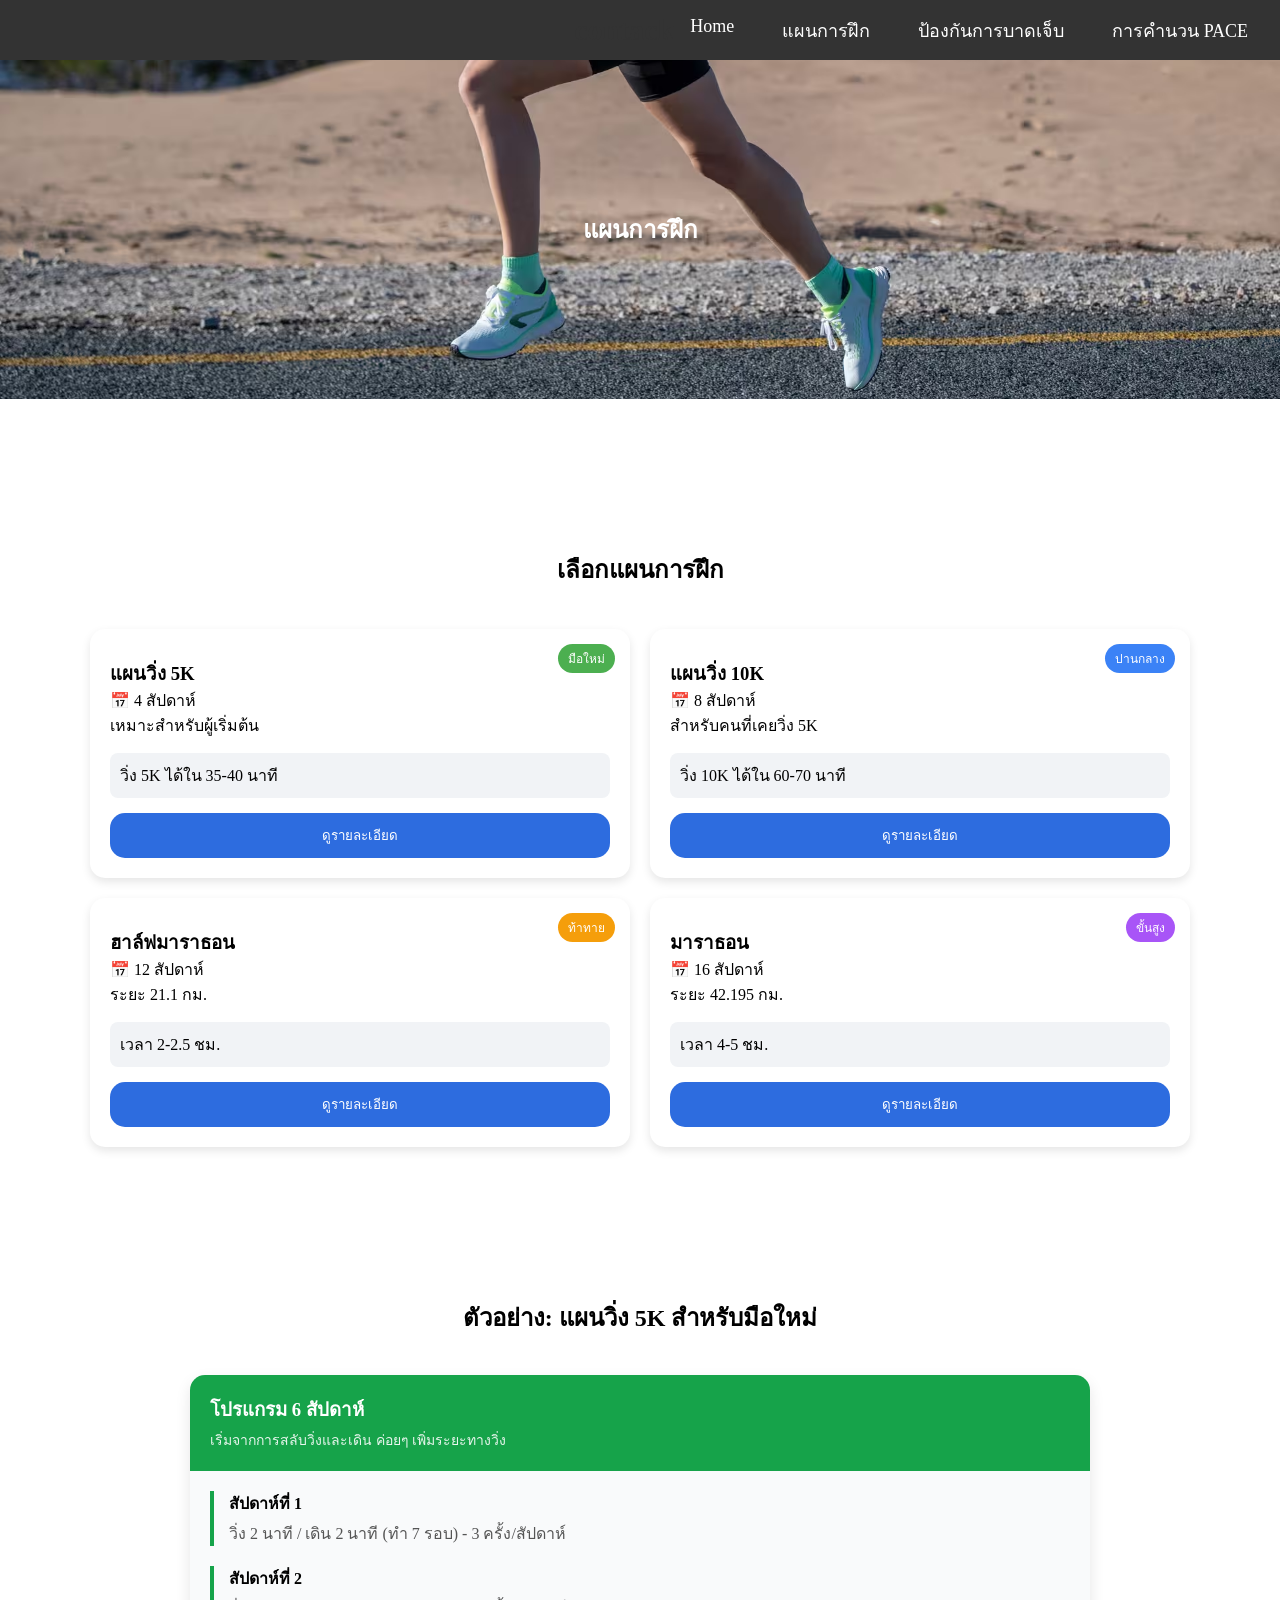
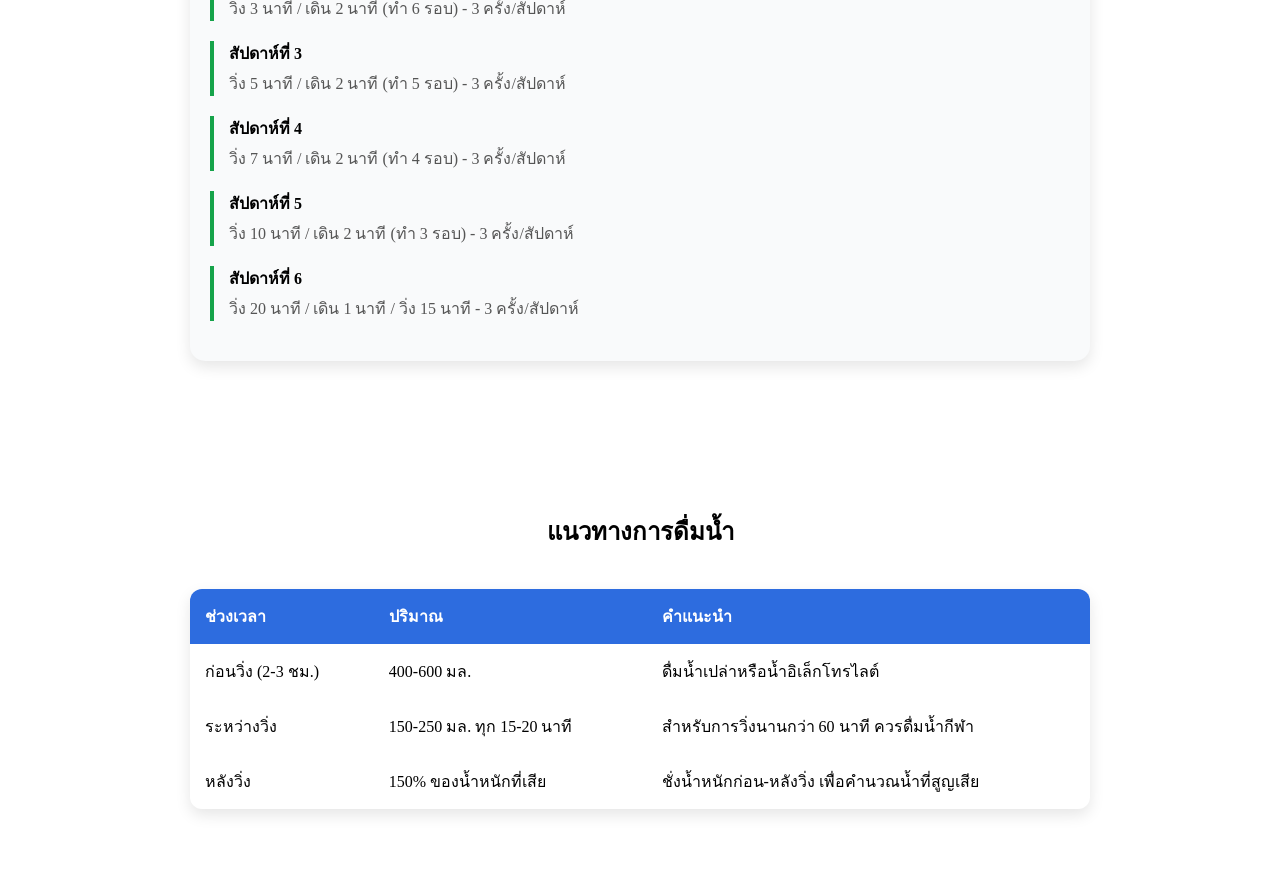
==== index2.html @ de13142f "my first commit" ====
<!DOCTYPE html>
<html lang="en">

<head>
    <meta charset="UTF-8">
    <meta name="viewport" content="width=device-width, initial-scale=1.0">
    <title>แผนการฝึก</title>

    <link rel="stylesheet" href="style2.css">
</head>

<body>
    <header>
        <div class="container">
            <div class="nav-wrapper">
                <div class="logo">
                    <h2>contack</h2>
                </div>
                <ul class="menu" id="myMenu">
                    <li><a href="index.html">Home</a></li>
                    <li><a href="index2.html">แผนการฝึก</a></li>
                    <li><a href="index3.html">ป้องกันการบาดเจ็บ</a></li>
                    <li><a href="pace.html">การคำนวน PACE</a></li>
                </ul>
                <div>
                    <div class="ham-menu" onclick="toggleHam(this)">
                        <div class="bar1"></div>
                        <div class="bar2"></div>
                        <div class="bar3"></div>
                    </div>
                </div>
            </div>
            </style>
    </header>

    <nav>
        <h1>แผนการฝึก</h1>
    </nav>

    <main>
        <h2 class="content0">เลือกแผนการฝึก</h2>

        <div class="container">

            <div class="card">
                <span class="badge green">มือใหม่</span>
                <h3>แผนวิ่ง 5K</h3>
                <p>📅 4 สัปดาห์</p>
                <p>เหมาะสำหรับผู้เริ่มต้น</p>
                <div class="goal">วิ่ง 5K ได้ใน 35-40 นาที</div>
                <button><a href="https://www.otc-run.com/plan/5k/beginner-5k/beginner-4-week-5k" target="_blank">ดูรายละเอียด</a></button>
            </div>

            <div class="card">
                <span class="badge blue">ปานกลาง</span>
                <h3>แผนวิ่ง 10K</h3>
                <p>📅 8 สัปดาห์</p>
                <p>สำหรับคนที่เคยวิ่ง 5K</p>
                <div class="goal">วิ่ง 10K ได้ใน 60-70 นาที</div>
                <button><a href="https://stadiumth.com/articles/1486" target="_blank">ดูรายละเอียด</a></button>
            </div>

            <div class="card">
                <span class="badge orange">ท้าทาย</span>
                <h3>ฮาล์ฟมาราธอน</h3>
                <p>📅 12 สัปดาห์</p> 
                <p>ระยะ 21.1 กม.</p>
                <div class="goal">เวลา 2-2.5 ชม.</div>
                <button><a href="https://www.facebook.com/RUNKeepGoing/posts/%EF%B8%8F%EF%B8%8F%E0%B8%95%E0%B8%B2%E0%B8%A3%E0%B8%B2%E0%B8%87%E0%B8%8B%E0%B9%89%E0%B8%AD%E0%B8%A1%E0%B8%A7%E0%B8%B4%E0%B9%88%E0%B8%87-211k-%E0%B8%AA%E0%B8%B3%E0%B8%AB%E0%B8%A3%E0%B8%B1%E0%B8%9A-half-marathon-%E0%B9%81%E0%B8%A3%E0%B8%81-%E0%B8%8B%E0%B9%89%E0%B8%AD%E0%B8%A1%E0%B9%80%E0%B8%9E%E0%B8%B5%E0%B8%A2%E0%B8%87-12-%E0%B8%AA%E0%B8%B1%E0%B8%9B%E0%B8%94%E0%B8%B2%E0%B8%AB%E0%B9%8C%EF%B8%8F%EF%B8%8F%E0%B8%84%E0%B8%B3%E0%B9%81%E0%B8%99%E0%B8%B0%E0%B8%99%E0%B8%B3%E0%B8%88%E0%B8%B2%E0%B8%81-h/1257056872646180/" target="_blank">ดูรายละเอียด</a></button>
            </div>

            <div class="card">
                <span class="badge purple">ขั้นสูง</span>
                <h3>มาราธอน</h3>
                <p>📅 16 สัปดาห์</p>
                <p>ระยะ 42.195 กม.</p>
                <div class="goal">เวลา 4-5 ชม.</div>
                <button><a href="https://www.facebook.com/RUNKeepGoing/posts/%EF%B8%8F%E0%B8%95%E0%B8%B2%E0%B8%A3%E0%B8%B2%E0%B8%87%E0%B8%8B%E0%B9%89%E0%B8%AD%E0%B8%A1%E0%B8%A7%E0%B8%B4%E0%B9%88%E0%B8%87%E0%B8%A1%E0%B8%B2%E0%B8%A3%E0%B8%B2%E0%B8%98%E0%B8%AD%E0%B8%99-42195k-%E0%B8%A0%E0%B8%B2%E0%B8%A2%E0%B9%83%E0%B8%99-16-%E0%B8%AA%E0%B8%B1%E0%B8%9B%E0%B8%94%E0%B8%B2%E0%B8%AB%E0%B9%8C%EF%B8%8F%E0%B8%AA%E0%B8%B3%E0%B8%AB%E0%B8%A3%E0%B8%B1%E0%B8%9A%E0%B8%99%E0%B8%B1%E0%B8%81%E0%B8%A7%E0%B8%B4%E0%B9%88%E0%B8%87%E0%B8%A1%E0%B8%B7%E0%B8%AD%E0%B9%83%E0%B8%AB%E0%B8%A1%E0%B9%88%EF%B8%8F%E0%B8%95%E0%B8%B2%E0%B8%A3%E0%B8%B2%E0%B8%87%E0%B8%8B%E0%B9%89%E0%B8%AD%E0%B8%A1%E0%B8%88%E0%B8%B2%E0%B8%81%E0%B8%9A/1298588955159638/" target="_blank">ดูรายละเอียด</a></button>
            </div>
        </div>

        <h2 class="content1">ตัวอย่าง: แผนวิ่ง 5K สำหรับมือใหม่</h2>

        <div class="container2">

            <div class="header">
                <h3>โปรแกรม 6 สัปดาห์</h3>
                <p>เริ่มจากการสลับวิ่งและเดิน ค่อยๆ เพิ่มระยะทางวิ่ง</p>
            </div>

            <div class="text">

                <div class="week">
                    <h4>สัปดาห์ที่ 1</h4>
                    <p>วิ่ง 2 นาที / เดิน 2 นาที (ทำ 7 รอบ) - 3 ครั้ง/สัปดาห์</p>
                </div>

                <div class="week">
                    <h4>สัปดาห์ที่ 2</h4>
                    <p>วิ่ง 3 นาที / เดิน 2 นาที (ทำ 6 รอบ) - 3 ครั้ง/สัปดาห์</p>
                </div>

                <div class="week">
                    <h4>สัปดาห์ที่ 3</h4>
                    <p>วิ่ง 5 นาที / เดิน 2 นาที (ทำ 5 รอบ) - 3 ครั้ง/สัปดาห์</p>
                </div>

                <div class="week">
                    <h4>สัปดาห์ที่ 4</h4>
                    <p>วิ่ง 7 นาที / เดิน 2 นาที (ทำ 4 รอบ) - 3 ครั้ง/สัปดาห์</p>
                </div>

                <div class="week">
                    <h4>สัปดาห์ที่ 5</h4>
                    <p>วิ่ง 10 นาที / เดิน 2 นาที (ทำ 3 รอบ) - 3 ครั้ง/สัปดาห์</p>
                </div>

                <div class="week">
                    <h4>สัปดาห์ที่ 6</h4>
                    <p>วิ่ง 20 นาที / เดิน 1 นาที / วิ่ง 15 นาที - 3 ครั้ง/สัปดาห์</p>
                </div>

            </div>

        </div>

        <h2 class="content2">แนวทางการดื่มน้ำ</h2>

        <div class="container3">
            <table>
                <thead>
                    <tr>
                        <th>ช่วงเวลา</th>
                        <th>ปริมาณ</th>
                        <th>คำแนะนำ</th>
                    </tr>
                </thead>
                <tbody>
                    <tr>
                        <td>ก่อนวิ่ง (2-3 ชม.)</td>
                        <td>400-600 มล.</td>
                        <td>ดื่มน้ำเปล่าหรือน้ำอิเล็กโทรไลต์</td>
                    </tr>
                    <tr>
                        <td>ระหว่างวิ่ง</td>
                        <td>150-250 มล. ทุก 15-20 นาที</td>
                        <td>สำหรับการวิ่งนานกว่า 60 นาที ควรดื่มน้ำกีฬา</td>
                    </tr>
                    <tr>
                        <td>หลังวิ่ง</td>
                        <td>150% ของน้ำหนักที่เสีย</td>
                        <td>ชั่งน้ำหนักก่อน-หลังวิ่ง เพื่อคำนวณน้ำที่สูญเสีย</td>
                    </tr>
                </tbody>
            </table>

        </div>
    </main>

    <script src="script.js"></script>
</body>

</html>
---- style2.css ----
* {
    margin: 0;
    padding: 0;
    box-sizing: border-box;
}

header {
    position: sticky;
    top: 0;
    background-color: #333;
    z-index: 100;
}


nav {
    background-color: #333;
    color: #fff;
    text-align: center;
    padding: 150px 0;
    background-image: url(img/default.avif);

    background-size: cover;
    background-position: center;
    background-repeat: no-repeat;
}

.nav-wrapper .logo h2 {
    font-size: 30px;
    color: #333;
    text-decoration: none;
}

.nav-wrapper {
    display: flex;
    justify-content: right;
    align-items: center;
    height: 60px;
    position: relative;
}

.menu {
    display: flex;
    list-style: none;
}

.menu li {
    margin-right: 1rem;
    padding: 1rem;
    transition: 0.3s;
    border-radius: 15px;
}

.menu li a {
    font-size: 18px;
    color: #fff;
    text-decoration: none;
    display: block;
}

.menu li:hover {
    background-color: #2a2a2a;
}

/****** Hamburger menu css******/
.ham-menu {
    display: inline-block;
    cursor: pointer;
    position: absolute;
    right: 1rem;
    top: 1rem;
}

.bar1,.bar2,.bar3 {
    width: 35px;
    height: 5px;
    background-color: #fff;
    margin: 6px 0;
    transition: 0.4s;
}

.change .bar1 {
    transform: translate(0, 11px) rotate(-45deg);
}

.change .bar2 {
    opacity: 0;
}

.change .bar3 {
    transform: translate(0, -11px) rotate(45deg);
}

@media only screen and (min-width: 768px) {
    .ham-menu {
        display: none;
    }
}

@media only screen and (max-width: 768px) {

    .menu {
        display: none;
        width: 100%;
    }

    .nav-wrapper {
        padding: 1rem;
        height: auto;
        flex-direction: column;
        align-items: flex-start;
    }

    .menu li {
        margin: 12px;
        padding: 0.7rem 0.5rem;
        transition: 0.3s;
        border-radius: 15px;
    }

    .menu li:hover {
        background-color: #2a2a2a;
    }

    .menu-active {
        display: block;
    }
}

/**************** เลือกแผนที่เหมาะกับคุณ ****************/
.content0 {
    margin-top: 4cm;
    text-align: center;
    margin-bottom: 30px;
}

main .container {
    display: grid;
    grid-template-columns: repeat(2, 1fr);
    gap: 20px;
    max-width: 1100px;
    margin: 40px auto;
}

.card {
    background: white;
    border-radius: 15px;
    padding: 20px;
    box-shadow: 0 4px 10px rgba(0, 0, 0, 0.1);
    position: relative;
    transition:  0.3s;
}

.card:hover {
    transform: translateY(-5px);
    box-shadow: 0 12px 25px rgba(0, 0, 0, 0.2);
}

.card h3 {
    margin-top: 10px;
}

.goal {
    background: #f1f3f6;
    padding: 10px;
    border-radius: 8px;
    margin: 15px 0;
}

button {
    width: 100%;
    padding: 12px;
    border: none;
    background: #2d6cdf;
    color: white;
    border-radius: 15px;
    cursor: pointer;
    text-decoration: none;
}

button a {
    text-decoration: none;
    color: white;
    display: block;
}

button:hover {
    background: #1f4fbf;
}

.badge {
    position: absolute;
    top: 15px;
    right: 15px;
    padding: 5px 10px;
    border-radius: 20px;
    font-size: 12px;
    color: white;
}

.green {
    background: #4CAF50;
}

.blue {
    background: #3b82f6;
}

.orange {
    background: #f59e0b;
}

.purple {
    background: #a855f7;
}

@media (max-width:768px) {
    main .container {
        grid-template-columns: 1fr;
        /* เหลือ 1 ช่อง */
    }
}


/**************** ตัวอย่าง: แผนวิ่ง 5K สำหรับมือใหม่ ****************/

.content1 {
    margin-top: 4cm;
    text-align: center;
    margin-bottom: 1cm;
}

.container2 {
    max-width: 900px;
    margin: auto;
    border-radius: 15px;
    overflow: hidden;
    background: #f9fafb;
    box-shadow: 0 6px 15px rgba(0, 0, 0, 0.1);
    transition: 0.3s ;
}

.container2:hover {
    transform: translateY(-5px);
    box-shadow: 0 15px 30px rgba(0, 0, 0, 0.2);
}

.header {
    background: #16a34a;
    color: white;
    padding: 20px;
}

.header p {
    margin-top: 5px;
    font-size: 14px;
    opacity: 0.9;
}

.text {
    padding: 20px;
}

.week {
    border-left: 4px solid #16a34a;
    padding-left: 15px;
    margin-bottom: 20px;
}

.week p {
    margin: 5px 0;
    color: #555;
}


/**************** แนวทางการดื่มน้ำ ****************/

.content2 {
    margin-top: 4cm;
    text-align: center;
    margin-bottom: 1cm;
}

.container3 {
    max-width: 900px;
    margin: auto;
    border-radius: 12px;
    overflow: hidden;
    box-shadow: 0 6px 15px rgba(0, 0, 0, 0.1);
    transition: 0.3s ;
    margin-bottom: 2cm;
}

.container3:hover {
    transform: translateY(-5px);
    box-shadow: 0 15px 30px rgba(0, 0, 0, 0.2);
}

table {
    width: 100%;
    border-collapse: collapse;
}

thead {
    background: #2d6cdf;
    color: white;
}

th,td {
    padding: 15px;
    text-align: left;
}
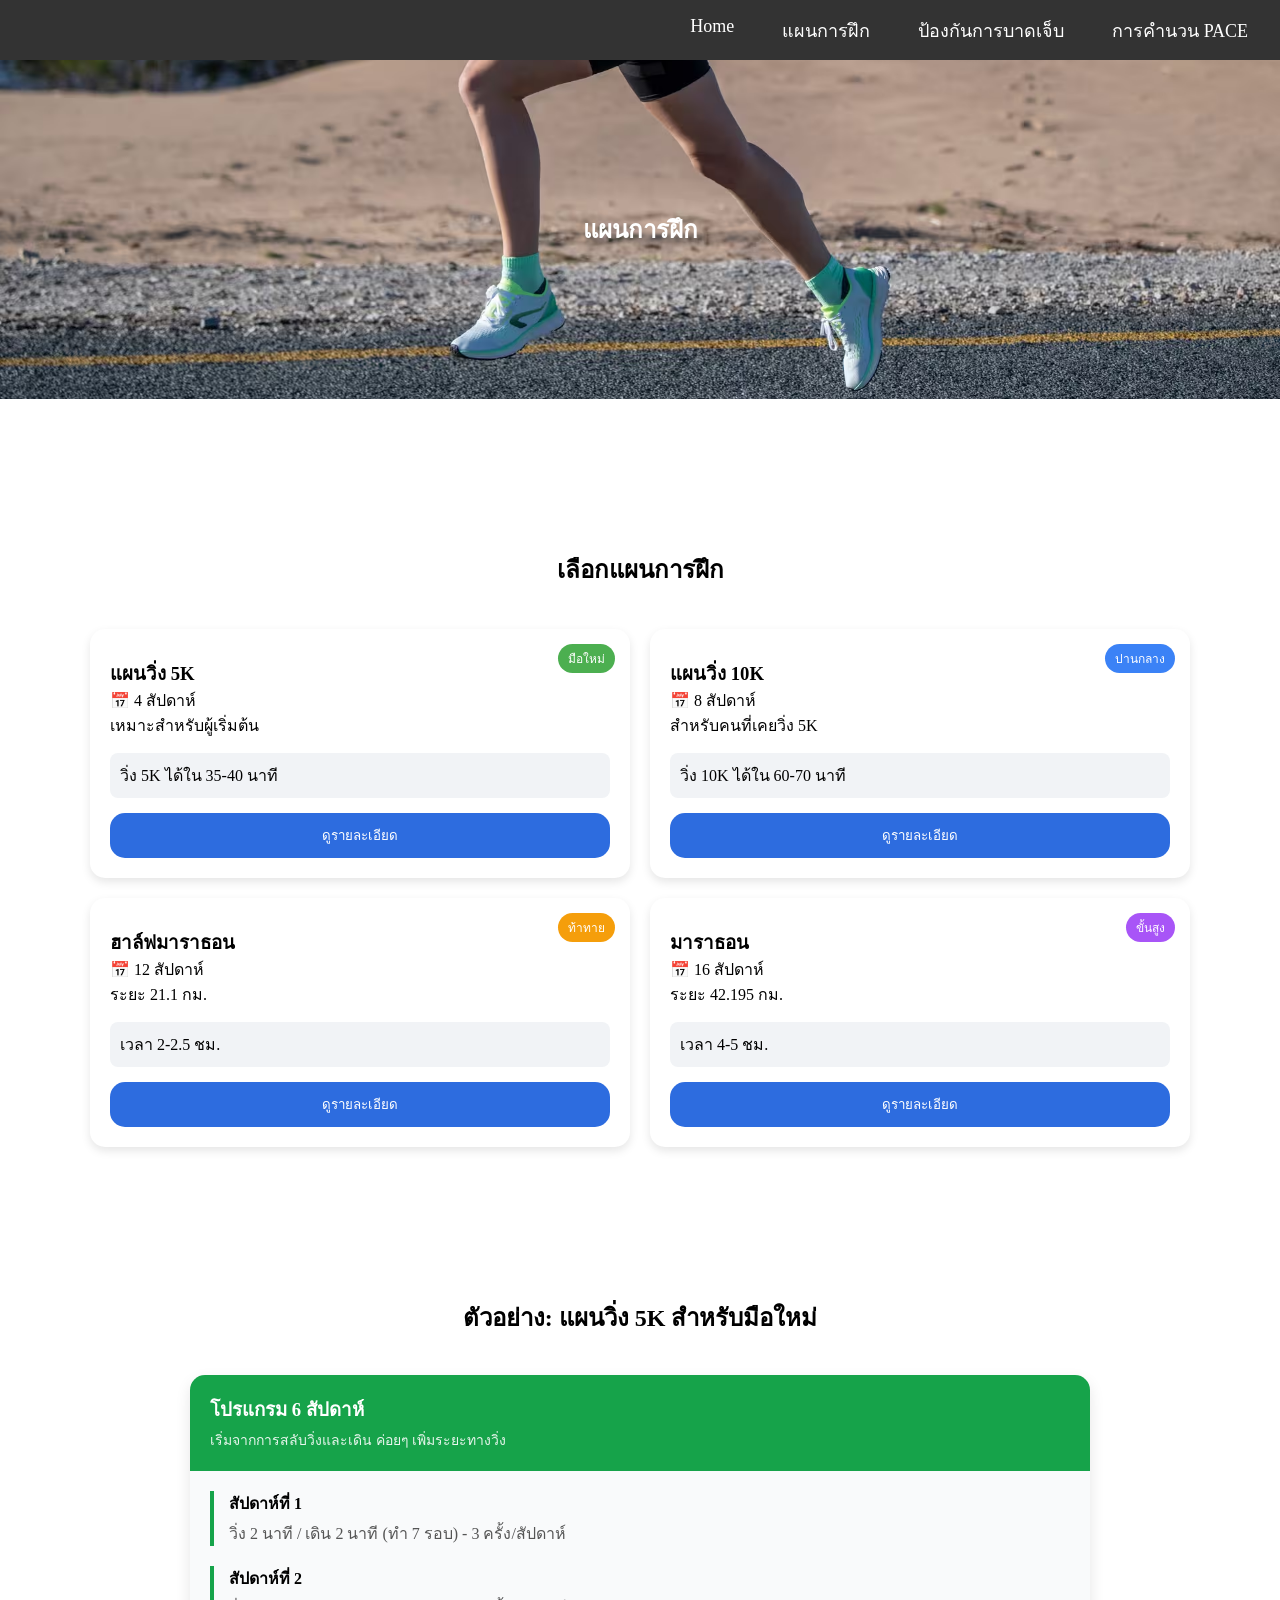
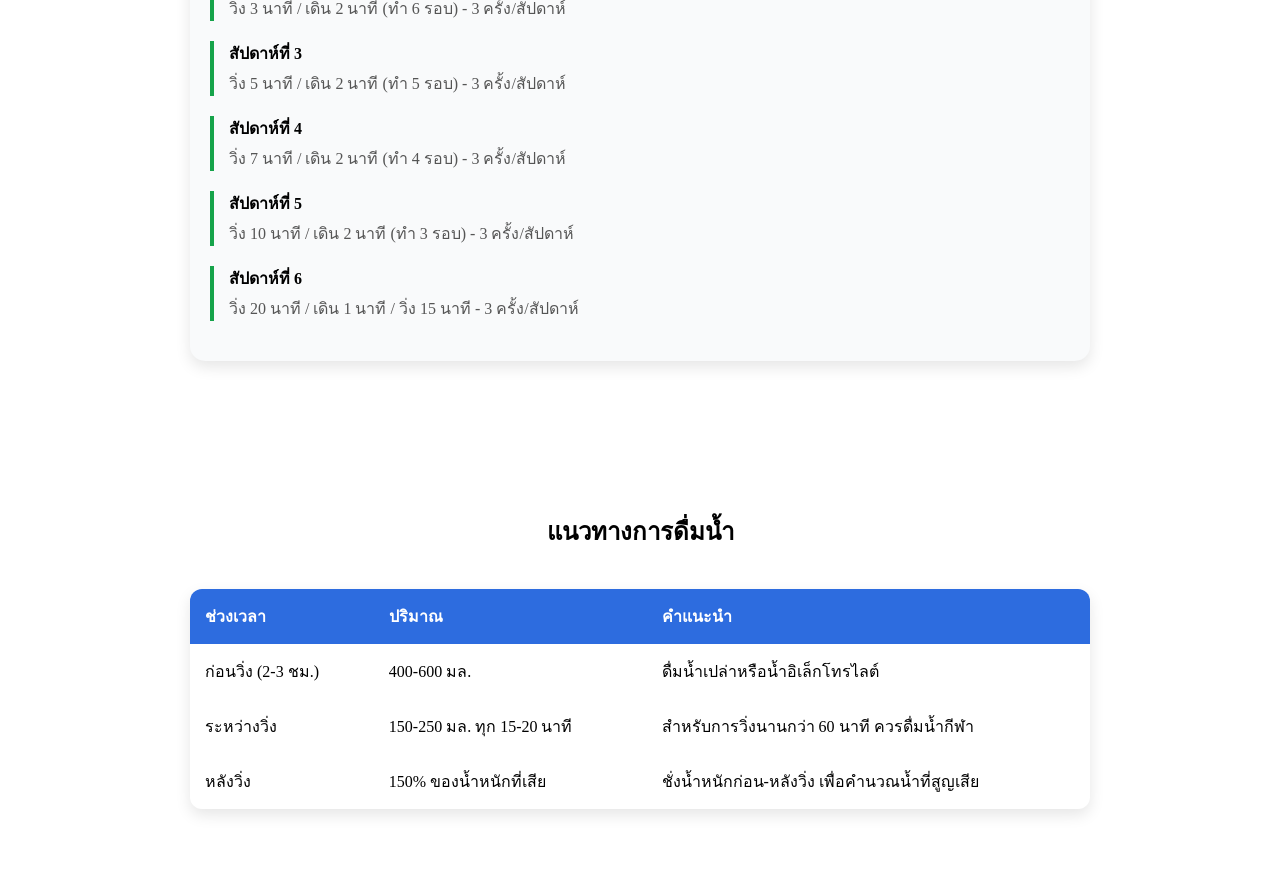
==== commit 7d393ae7: "my first commit" ====
--- a/index2.html
+++ b/index2.html
@@ -13,7 +13,7 @@
     <header>
         <div class="container">
             <div class="nav-wrapper">
-                <div class="logo">
+                <div class="logo" hidden="none">
                     <h2>contack</h2>
                 </div>
                 <ul class="menu" id="myMenu">
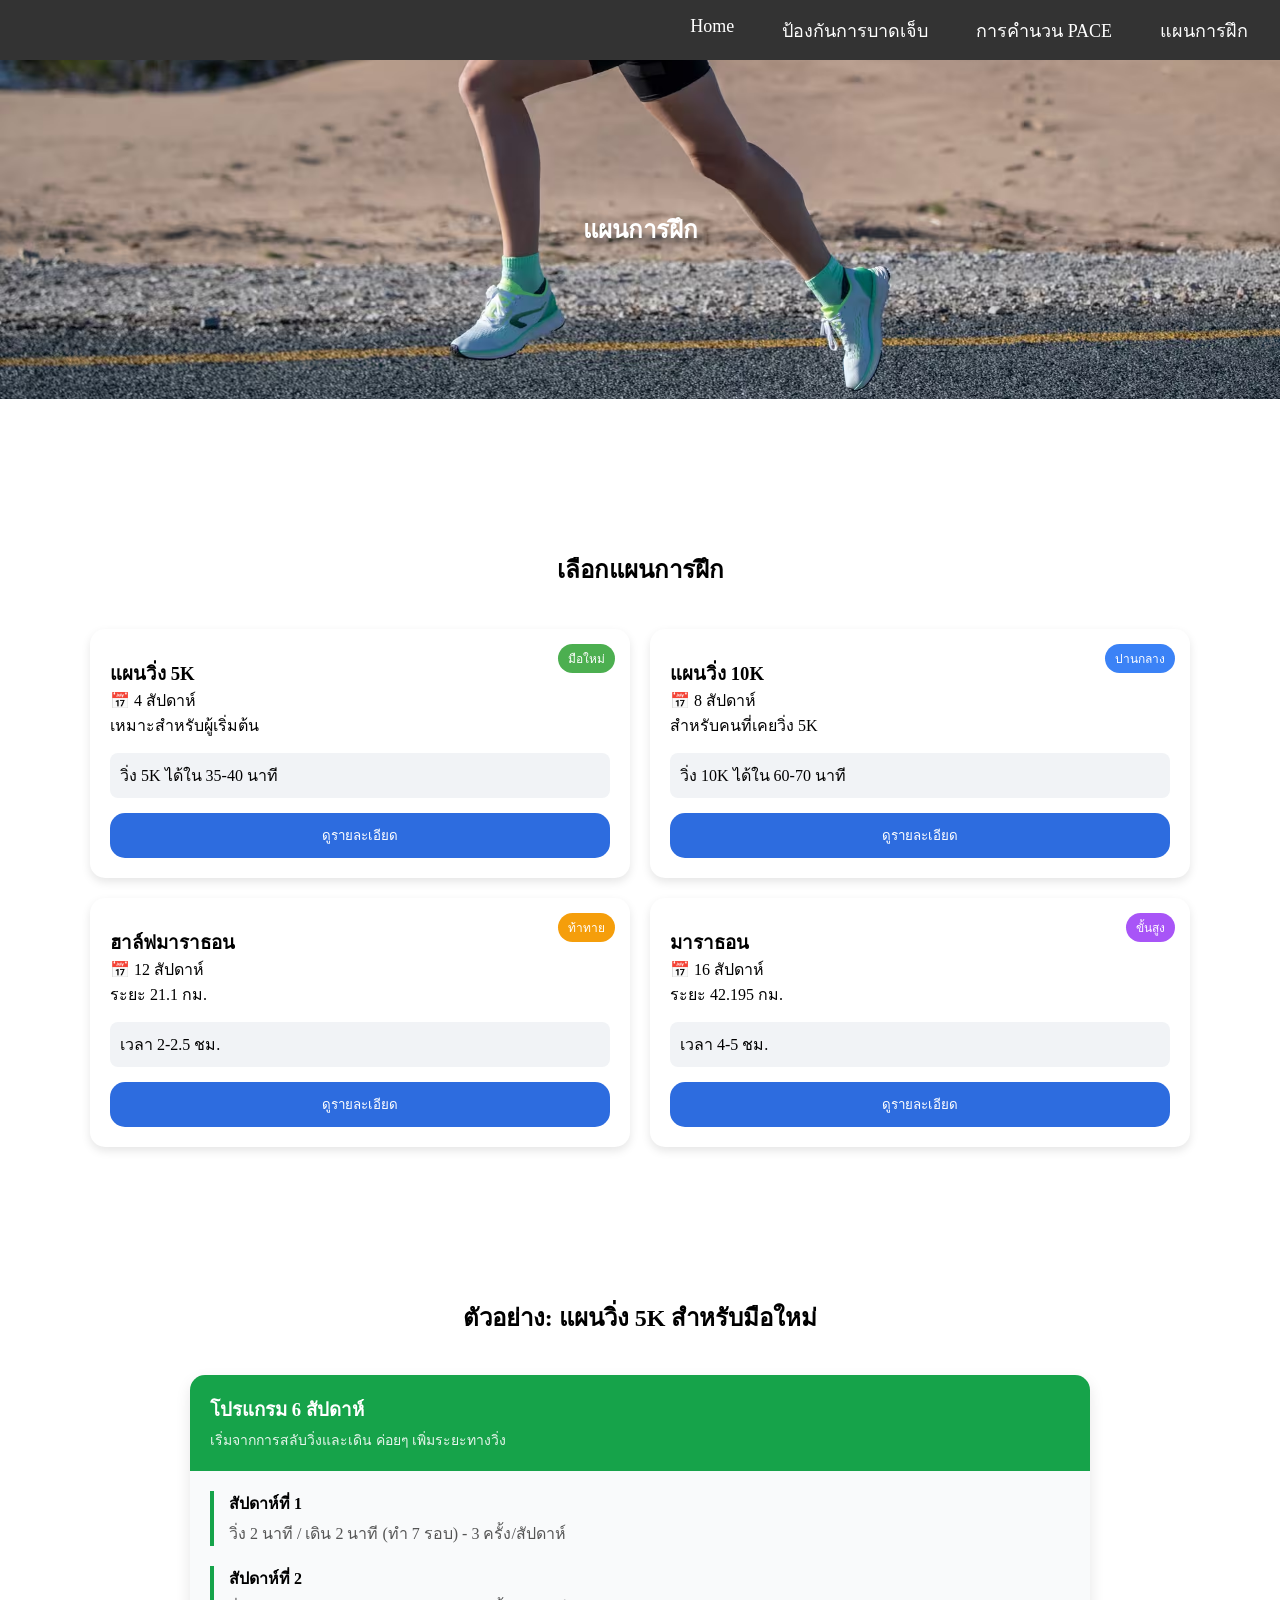
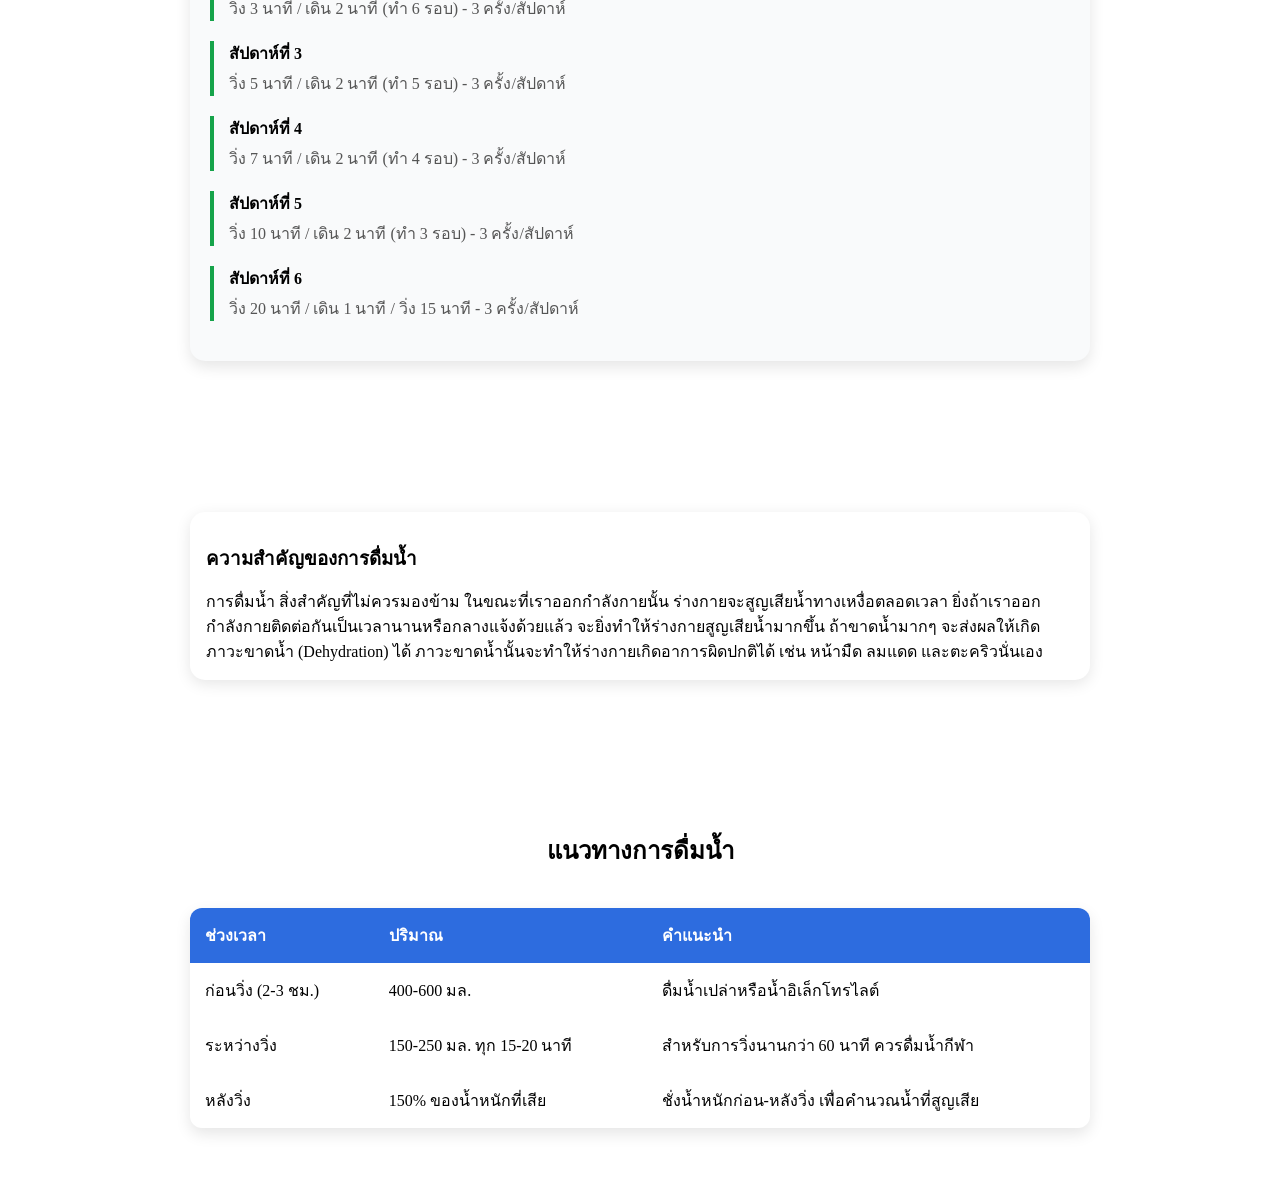
==== commit 0bf4d27f: "my first commit" ====
--- a/index2.html
+++ b/index2.html
@@ -18,9 +18,9 @@
                 </div>
                 <ul class="menu" id="myMenu">
                     <li><a href="index.html">Home</a></li>
-                    <li><a href="index2.html">แผนการฝึก</a></li>
                     <li><a href="index3.html">ป้องกันการบาดเจ็บ</a></li>
                     <li><a href="pace.html">การคำนวน PACE</a></li>
+                    <li><a href="index2.html">แผนการฝึก</a></li>
                 </ul>
                 <div>
                     <div class="ham-menu" onclick="toggleHam(this)">
@@ -124,6 +124,11 @@
 
         </div>
 
+        <div class="container0">
+            <h3>ความสำคัญของการดื่มน้ำ</h3>
+            <p>การดื่มน้ำ สิ่งสำคัญที่ไม่ควรมองข้าม ในขณะที่เราออกกำลังกายนั้น ร่างกายจะสูญเสียน้ำทางเหงื่อตลอดเวลา ยิ่งถ้าเราออกกำลังกายติดต่อกันเป็นเวลานานหรือกลางแจ้งด้วยแล้ว จะยิ่งทำให้ร่างกายสูญเสียน้ำมากขึ้น ถ้าขาดน้ำมากๆ จะส่งผลให้เกิด ภาวะขาดน้ำ (Dehydration) ได้ ภาวะขาดน้ำนั้นจะทำให้ร่างกายเกิดอาการผิดปกติได้ เช่น หน้ามืด ลมแดด และตะคริวนั่นเอง</p>
+        </div>
+
         <h2 class="content2">แนวทางการดื่มน้ำ</h2>
 
         <div class="container3">
--- a/style2.css
+++ b/style2.css
@@ -97,6 +97,9 @@
 }
 
 @media only screen and (max-width: 768px) {
+    header {
+        padding-bottom: 1cm;
+    }
 
     .menu {
         display: none;
@@ -269,6 +272,38 @@
 .week p {
     margin: 5px 0;
     color: #555;
+}
+
+/***********  ความสำคัญของการดื่มน้ำ ***********/
+.container0 {
+    background-color: white;
+    /* สีพื้น */
+    border-radius: 15px;
+    /* มุมโค้ง */
+
+    box-shadow: 0 4px 15px rgba(0, 0, 0, 0.1);
+    /* เงา */
+
+    max-width: 900px;
+    margin: 60px auto;
+    transition: 0.3s;
+    margin-top: 4cm;
+}
+
+.container0 h3 {
+    margin: 1rem;
+    padding-top: 2rem;
+
+}
+
+.container0 p {
+    margin: 0 1rem;
+    padding-bottom: 1rem;
+}
+
+.container0:hover {
+    transform: translateY(-5px);
+    box-shadow: 0 12px 25px rgba(0, 0, 0, 0.2);
 }
 
 
